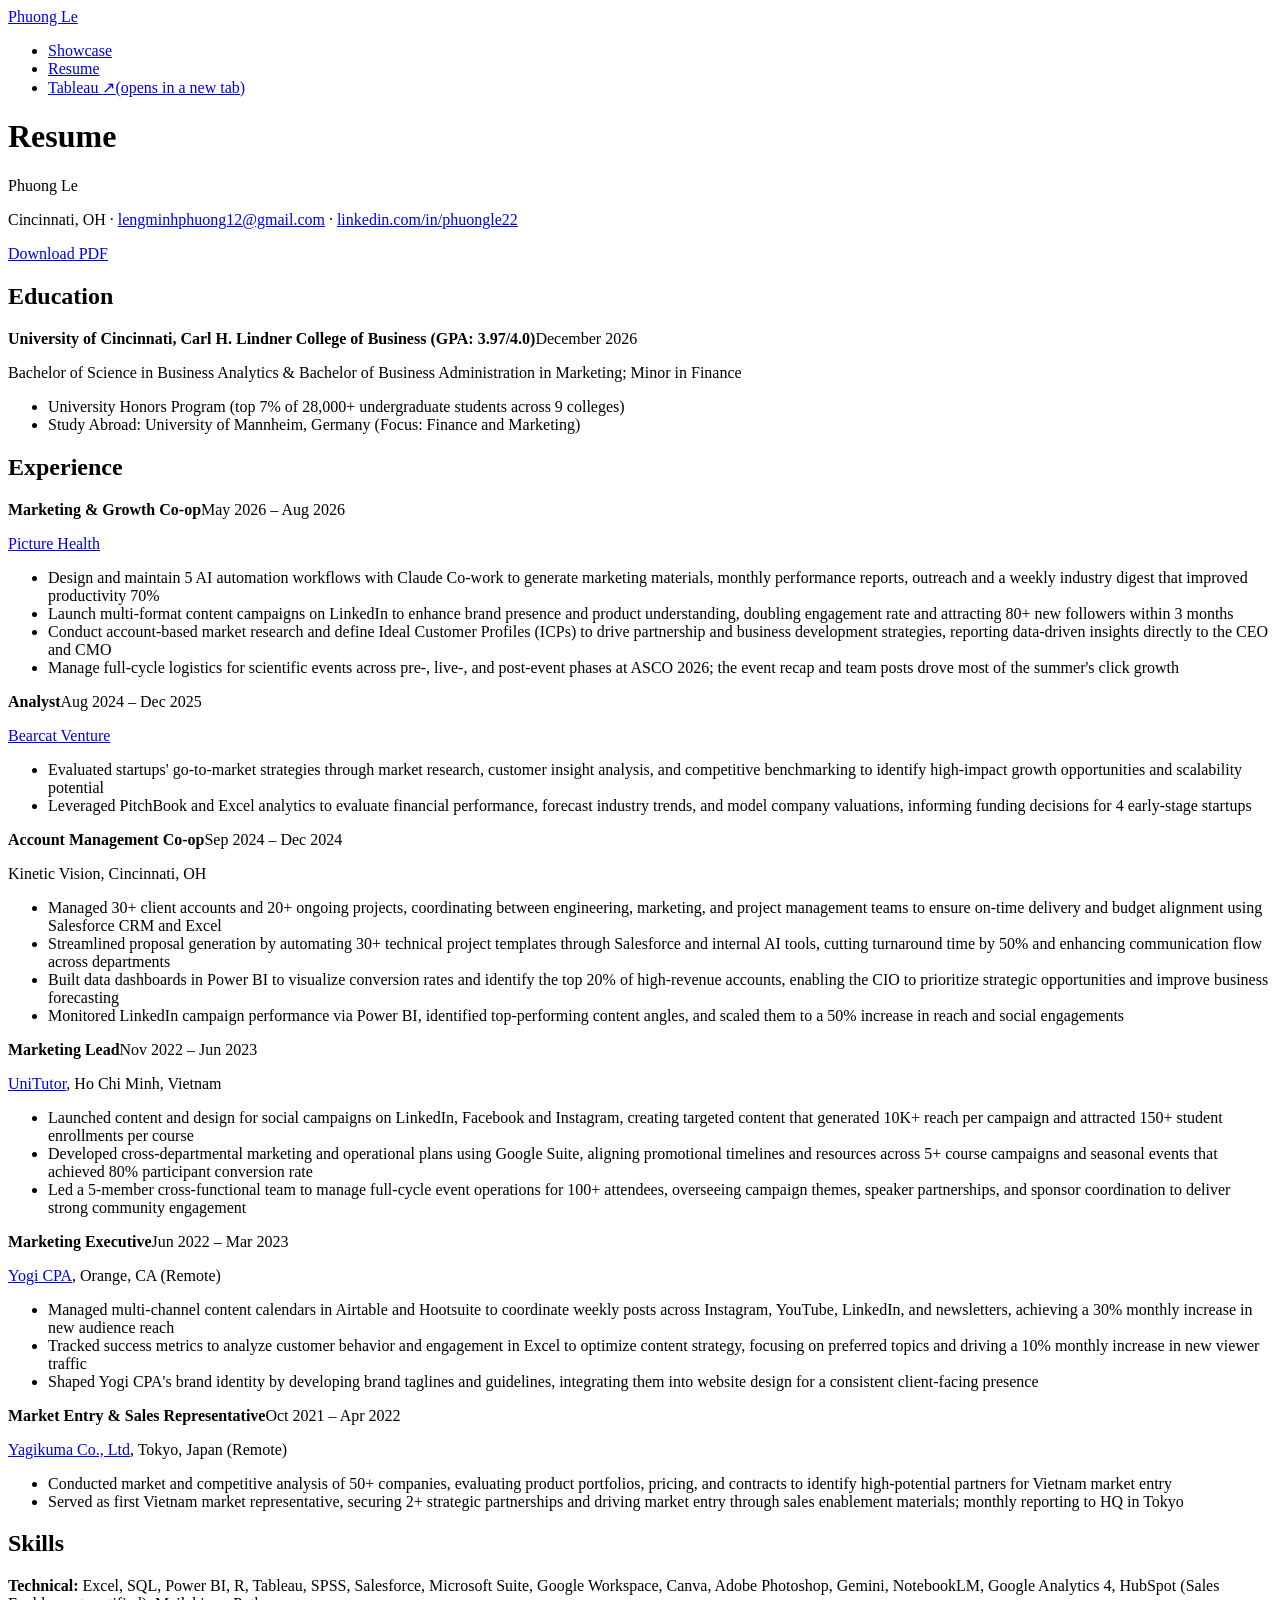
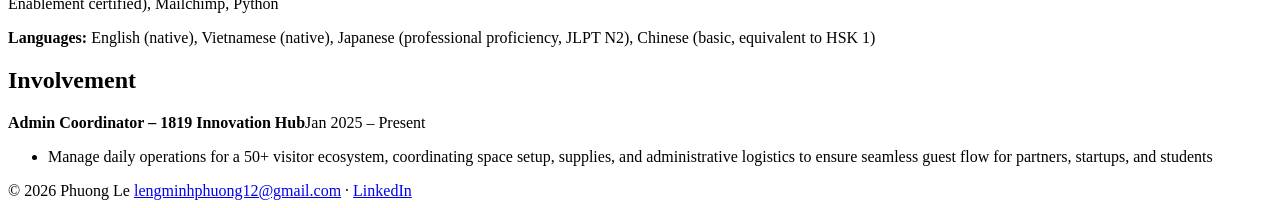
==== resume/index.html @ 084cf29a "Add GoatCounter analytics Co-Authored-By: Claude Sonnet 5.5 <noreply@anthropic.com>" ====
<!doctype html>
<html lang="en">
<head>
  <meta charset="utf-8">
  <meta name="viewport" content="width=device-width, initial-scale=1">
  <meta name="theme-color" content="#14172B">
  <title>Resume · Work of Phuong Le</title>
  <meta name="description" content="Resume of Phuong Le: marketing and business analytics, University of Cincinnati, December 2026.">
  <meta property="og:title" content="Resume · Work of Phuong Le">
  <link rel="icon" href="data:image/svg+xml,%3Csvg xmlns='http://www.w3.org/2000/svg' viewBox='0 0 64 64'%3E%3Crect width='64' height='64' rx='14' fill='%2314172B'/%3E%3Ctext x='32' y='47' font-family='Impact,Arial Narrow,sans-serif' font-size='46' text-anchor='middle' fill='%23F4B6C9'%3EP%3C/text%3E%3C/svg%3E">
  <link rel="preconnect" href="https://fonts.googleapis.com">
  <link rel="preconnect" href="https://fonts.gstatic.com" crossorigin>
  <link href="https://fonts.googleapis.com/css2?family=Bebas+Neue&family=Caveat:wght@600&family=DM+Sans:wght@400;500;700&display=swap" rel="stylesheet">
  <link rel="stylesheet" href="/site.css">
  <link rel="stylesheet" href="/nav.css">
</head>
<body>
  <div class="wrap">
    <nav class="sitenav" aria-label="Site">
      <a class="brand" href="/">Phuong Le</a>
      <ul>
        <li><a class="link" href="/">Showcase</a></li>
        <li><a class="link" href="/resume/" aria-current="page">Resume</a></li>
        <li><a class="link" href="https://public.tableau.com/app/profile/phuong.le4769/vizzes" target="_blank" rel="noopener">Tableau <span aria-hidden="true">&#8599;</span><span class="sr">(opens in a new tab)</span></a></li>
      </ul>
    </nav>

    <header class="case-head">
      <h1>Resume</h1>
    </header>

    <main class="paper">
      <div class="r-head">
        <div>
          <p class="name">Phuong Le</p>
          <p>Cincinnati, OH · <a href="mailto:lengminhphuong12@gmail.com">lengminhphuong12@gmail.com</a> · <a href="https://www.linkedin.com/in/phuongle22" target="_blank" rel="noopener">linkedin.com/in/phuongle22</a></p>
        </div>
        <a class="btn no-print" href="/resume/Phuong-Le-Resume.pdf" download>Download PDF</a>
      </div>

      <section class="r-section">
        <h2>Education</h2>
        <div class="r-row"><strong>University of Cincinnati, Carl H. Lindner College of Business (GPA: 3.97/4.0)</strong><span class="r-date">December 2026</span></div>
        <p class="r-note">Bachelor of Science in Business Analytics &amp; Bachelor of Business Administration in Marketing; Minor in Finance</p>
        <ul class="r-list">
          <li>University Honors Program (top 7% of 28,000+ undergraduate students across 9 colleges)</li>
          <li>Study Abroad: University of Mannheim, Germany (Focus: Finance and Marketing)</li>
        </ul>
      </section>

      <section class="r-section">
        <h2>Experience</h2>

        <div class="r-role">
          <div class="r-row"><strong>Marketing &amp; Growth Co-op</strong><span class="r-date">May 2026 – Aug 2026</span></div>
          <p class="r-org"><a href="/work/picture-health/">Picture Health</a></p>
          <ul class="r-list">
            <li>Design and maintain 5 AI automation workflows with Claude Co-work to generate marketing materials, monthly performance reports, outreach and a weekly industry digest that improved productivity 70%</li>
            <li>Launch multi-format content campaigns on LinkedIn to enhance brand presence and product understanding, doubling engagement rate and attracting 80+ new followers within 3 months</li>
            <li>Conduct account-based market research and define Ideal Customer Profiles (ICPs) to drive partnership and business development strategies, reporting data-driven insights directly to the CEO and CMO</li>
            <li>Manage full-cycle logistics for scientific events across pre-, live-, and post-event phases at ASCO 2026; the event recap and team posts drove most of the summer's click growth</li>
          </ul>
        </div>

        <div class="r-role">
          <div class="r-row"><strong>Analyst</strong><span class="r-date">Aug 2024 – Dec 2025</span></div>
          <p class="r-org"><a href="/work/bearcat/">Bearcat Venture</a></p>
          <ul class="r-list">
            <li>Evaluated startups' go-to-market strategies through market research, customer insight analysis, and competitive benchmarking to identify high-impact growth opportunities and scalability potential</li>
            <li>Leveraged PitchBook and Excel analytics to evaluate financial performance, forecast industry trends, and model company valuations, informing funding decisions for 4 early-stage startups</li>
          </ul>
        </div>

        <div class="r-role">
          <div class="r-row"><strong>Account Management Co-op</strong><span class="r-date">Sep 2024 – Dec 2024</span></div>
          <p class="r-org">Kinetic Vision, Cincinnati, OH</p>
          <ul class="r-list">
            <li>Managed 30+ client accounts and 20+ ongoing projects, coordinating between engineering, marketing, and project management teams to ensure on-time delivery and budget alignment using Salesforce CRM and Excel</li>
            <li>Streamlined proposal generation by automating 30+ technical project templates through Salesforce and internal AI tools, cutting turnaround time by 50% and enhancing communication flow across departments</li>
            <li>Built data dashboards in Power BI to visualize conversion rates and identify the top 20% of high-revenue accounts, enabling the CIO to prioritize strategic opportunities and improve business forecasting</li>
            <li>Monitored LinkedIn campaign performance via Power BI, identified top-performing content angles, and scaled them to a 50% increase in reach and social engagements</li>
          </ul>
        </div>

        <div class="r-role">
          <div class="r-row"><strong>Marketing Lead</strong><span class="r-date">Nov 2022 – Jun 2023</span></div>
          <p class="r-org"><a href="/work/unitutor/">UniTutor</a>, Ho Chi Minh, Vietnam</p>
          <ul class="r-list">
            <li>Launched content and design for social campaigns on LinkedIn, Facebook and Instagram, creating targeted content that generated 10K+ reach per campaign and attracted 150+ student enrollments per course</li>
            <li>Developed cross-departmental marketing and operational plans using Google Suite, aligning promotional timelines and resources across 5+ course campaigns and seasonal events that achieved 80% participant conversion rate</li>
            <li>Led a 5-member cross-functional team to manage full-cycle event operations for 100+ attendees, overseeing campaign themes, speaker partnerships, and sponsor coordination to deliver strong community engagement</li>
          </ul>
        </div>

        <div class="r-role">
          <div class="r-row"><strong>Marketing Executive</strong><span class="r-date">Jun 2022 – Mar 2023</span></div>
          <p class="r-org"><a href="/work/yogi-cpa/">Yogi CPA</a>, Orange, CA (Remote)</p>
          <ul class="r-list">
            <li>Managed multi-channel content calendars in Airtable and Hootsuite to coordinate weekly posts across Instagram, YouTube, LinkedIn, and newsletters, achieving a 30% monthly increase in new audience reach</li>
            <li>Tracked success metrics to analyze customer behavior and engagement in Excel to optimize content strategy, focusing on preferred topics and driving a 10% monthly increase in new viewer traffic</li>
            <li>Shaped Yogi CPA's brand identity by developing brand taglines and guidelines, integrating them into website design for a consistent client-facing presence</li>
          </ul>
        </div>

        <div class="r-role">
          <div class="r-row"><strong>Market Entry &amp; Sales Representative</strong><span class="r-date">Oct 2021 – Apr 2022</span></div>
          <p class="r-org"><a href="/work/yagikuma/">Yagikuma Co., Ltd</a>, Tokyo, Japan (Remote)</p>
          <ul class="r-list">
            <li>Conducted market and competitive analysis of 50+ companies, evaluating product portfolios, pricing, and contracts to identify high-potential partners for Vietnam market entry</li>
            <li>Served as first Vietnam market representative, securing 2+ strategic partnerships and driving market entry through sales enablement materials; monthly reporting to HQ in Tokyo</li>
          </ul>
        </div>
      </section>

      <section class="r-section">
        <h2>Skills</h2>
        <p class="r-line"><b>Technical:</b> Excel, SQL, Power BI, R, Tableau, SPSS, Salesforce, Microsoft Suite, Google Workspace, Canva, Adobe Photoshop, Gemini, NotebookLM, Google Analytics 4, HubSpot (Sales Enablement certified), Mailchimp, Python</p>
        <p class="r-line"><b>Languages:</b> English (native), Vietnamese (native), Japanese (professional proficiency, JLPT N2), Chinese (basic, equivalent to HSK 1)</p>
      </section>

      <section class="r-section">
        <h2>Involvement</h2>
        <div class="r-row"><strong>Admin Coordinator – 1819 Innovation Hub</strong><span class="r-date">Jan 2025 – Present</span></div>
        <ul class="r-list">
          <li>Manage daily operations for a 50+ visitor ecosystem, coordinating space setup, supplies, and administrative logistics to ensure seamless guest flow for partners, startups, and students</li>
        </ul>
      </section>
    </main>

    <footer class="foot">
      <span>© 2026 Phuong Le</span>
      <span><a href="mailto:lengminhphuong12@gmail.com">lengminhphuong12@gmail.com</a> · <a href="https://www.linkedin.com/in/phuongle22" target="_blank" rel="noopener">LinkedIn</a></span>
    </footer>
  </div>
  <script src="/site.js"></script>
<script data-goatcounter="https://workofphuong.goatcounter.com/count" async src="//gc.zgo.at/count.js"></script>
</body>
</html>
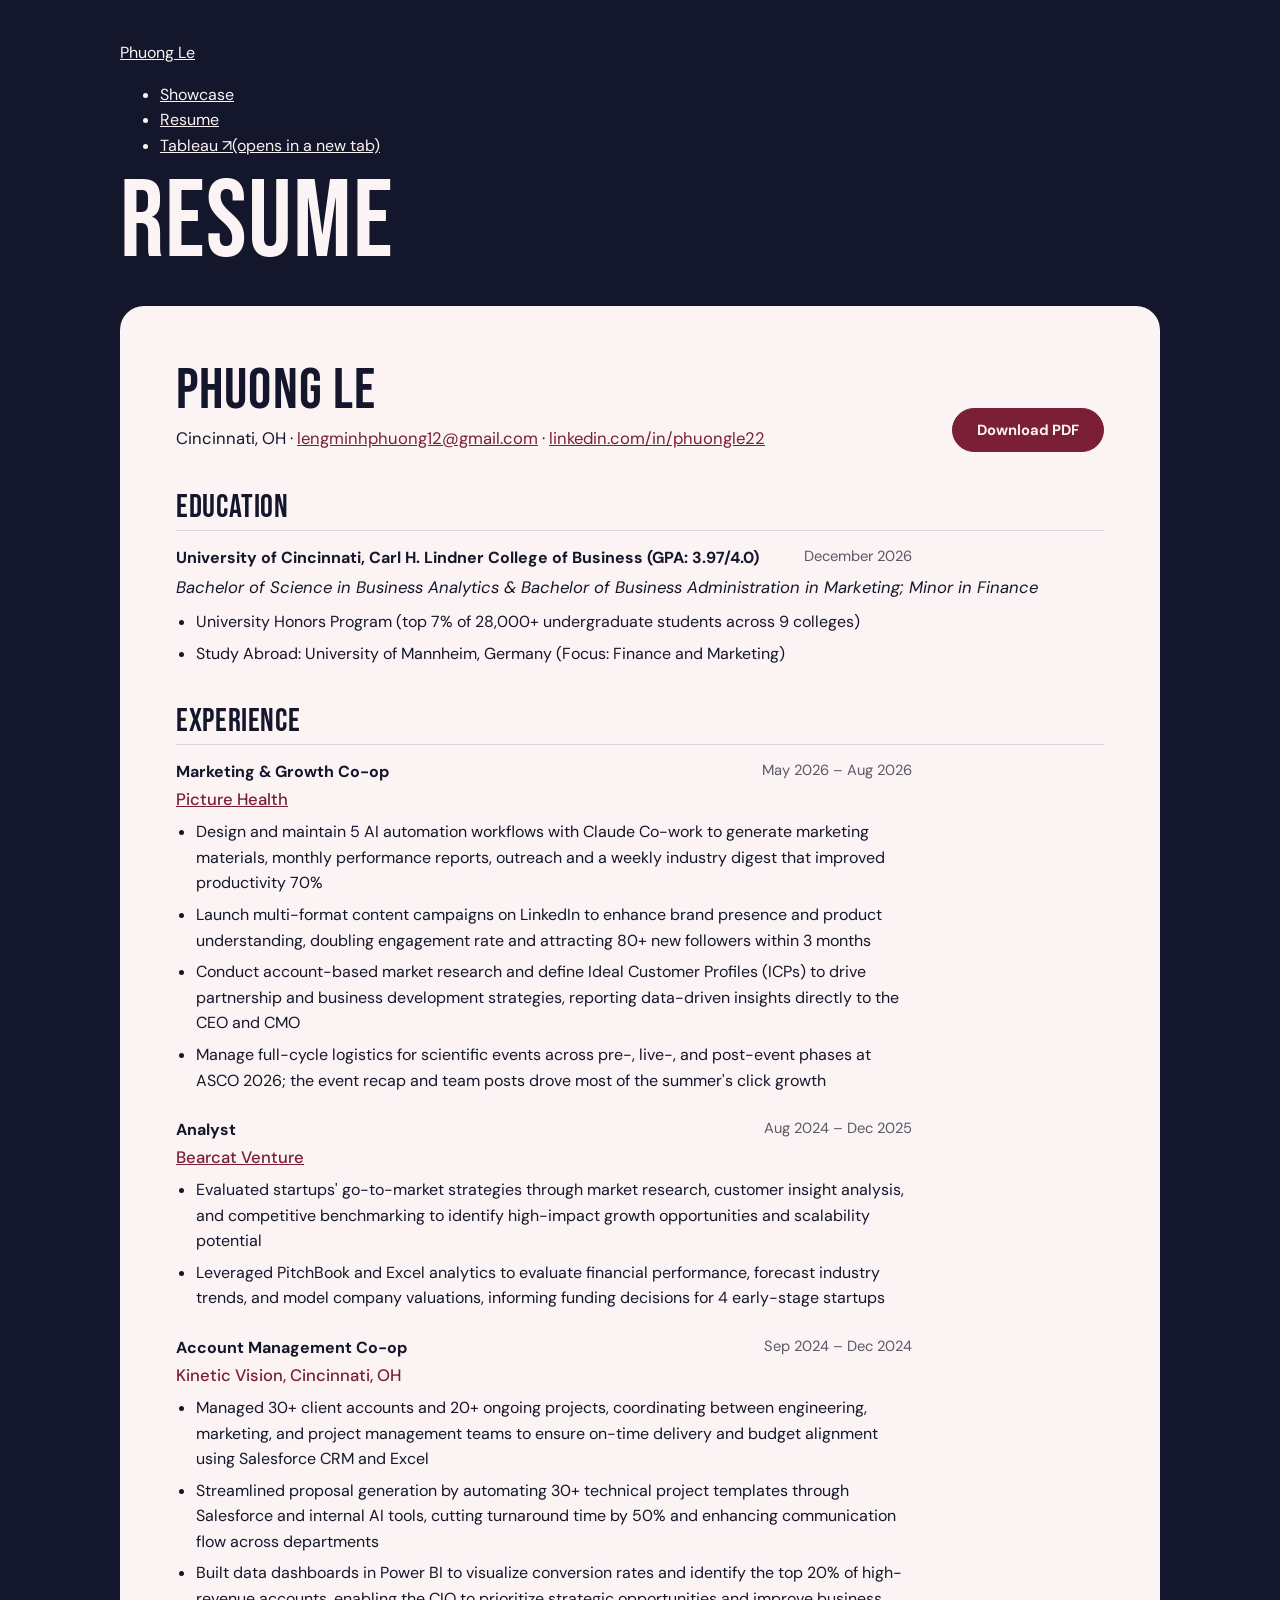
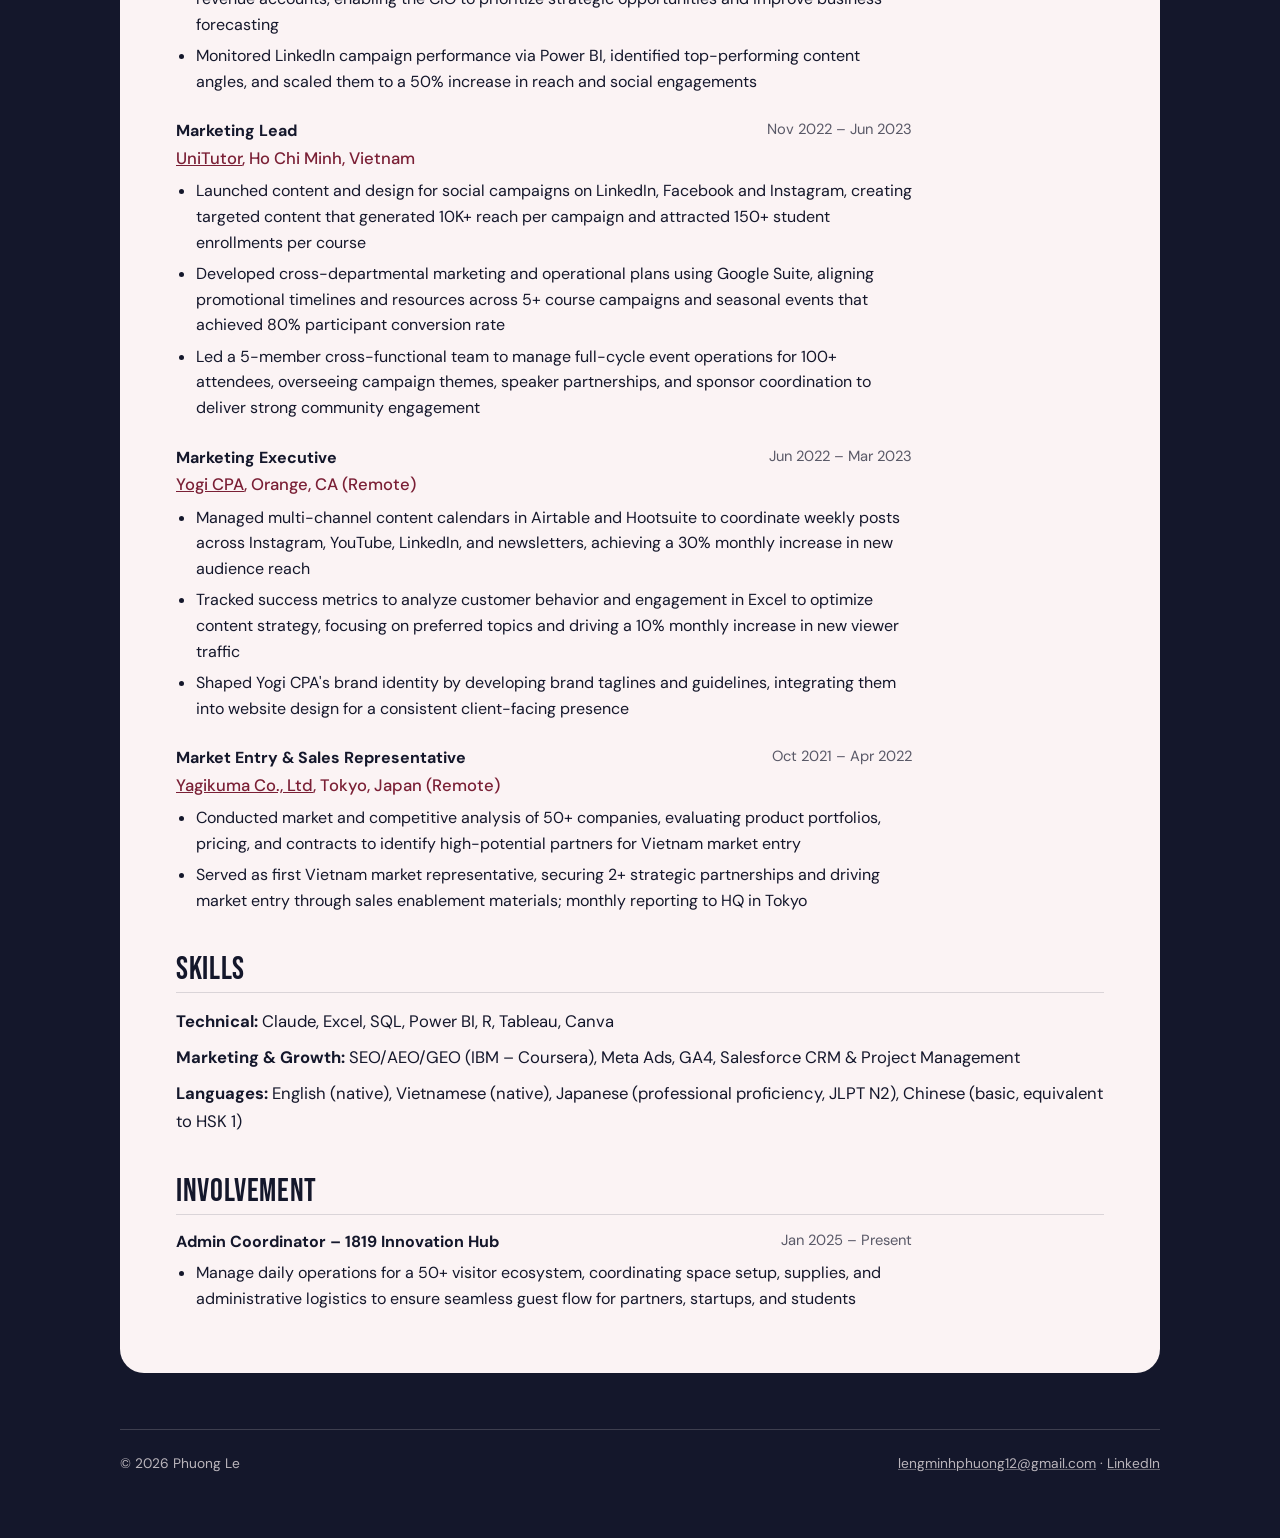
==== commit 5fa9c804: "Add Other tab with Sex Education Handbook and Global Footprint pages; update resume skills Co-Author" ====
--- a/resume/index.html
+++ b/resume/index.html
@@ -114,7 +114,8 @@
 
       <section class="r-section">
         <h2>Skills</h2>
-        <p class="r-line"><b>Technical:</b> Excel, SQL, Power BI, R, Tableau, SPSS, Salesforce, Microsoft Suite, Google Workspace, Canva, Adobe Photoshop, Gemini, NotebookLM, Google Analytics 4, HubSpot (Sales Enablement certified), Mailchimp, Python</p>
+        <p class="r-line"><b>Technical:</b> Claude, Excel, SQL, Power BI, R, Tableau, Canva</p>
+        <p class="r-line"><b>Marketing &amp; Growth:</b> SEO/AEO/GEO (IBM – Coursera), Meta Ads, GA4, Salesforce CRM &amp; Project Management</p>
         <p class="r-line"><b>Languages:</b> English (native), Vietnamese (native), Japanese (professional proficiency, JLPT N2), Chinese (basic, equivalent to HSK 1)</p>
       </section>
 
--- a/site.css
+++ b/site.css
@@ -0,0 +1,283 @@
+/* Showcase home, work pages and resume. */
+:root {
+  --ink: #14172B;
+  --blue: #acd1fd;
+  --pink: #F4B6C9;
+  --burgundy: #7A1F35;
+  --light: #FBF3F4;
+  --soft: rgba(251, 243, 244, .72);
+  --cream: #F4ECE3;
+  --line: rgba(251, 243, 244, .18);
+  --paper-line: rgba(20, 23, 43, .14);
+  --paper-soft: rgba(20, 23, 43, .7);
+  --font-display: "Bebas Neue", Impact, "Arial Narrow", sans-serif;
+  --font-body: "DM Sans", system-ui, -apple-system, "Segoe UI", Roboto, sans-serif;
+  --font-script: "Caveat", "Segoe Script", cursive;
+}
+* { box-sizing: border-box; }
+html { color-scheme: dark; }
+body {
+  margin: 0; background: var(--ink); color: var(--light);
+  font: 400 16px/1.6 var(--font-body); padding: 40px 20px 64px;
+}
+.wrap { max-width: 1040px; margin: 0 auto; }
+a { color: inherit; }
+img { max-width: 100%; height: auto; }
+:focus-visible { outline: 3px solid var(--pink); outline-offset: 3px; }
+.paper :focus-visible, dialog.zoom :focus-visible { outline-color: var(--burgundy); }
+
+/* ---------- headings shared by home and work pages ---------- */
+.hero h1, .case-head h1 {
+  font: 400 clamp(3.2rem, 12vw, 6.8rem)/.92 var(--font-display); letter-spacing: .01em;
+  text-transform: uppercase; margin: 0 0 20px; color: var(--light); text-wrap: balance;
+}
+.pill {
+  display: inline-block; border: 1px solid var(--blue); color: var(--blue); border-radius: 99px; padding: 4px 14px;
+  font: 500 .72rem var(--font-body); letter-spacing: .12em; text-transform: uppercase; margin-bottom: 22px;
+}
+.script { font: 600 clamp(1.8rem, 5vw, 2.6rem)/1.1 var(--font-script); color: var(--pink); margin: 6px 0 14px; }
+
+/* ---------- home ---------- */
+.hero { display: grid; gap: 8px; margin-top: 24px; }
+.hero h1 { margin: 0; white-space: nowrap; font-size: min(6.8rem, calc((100vw - 40px) / 6.5)); }
+.title-row { display: flex; flex-wrap: wrap; align-items: center; justify-content: space-between; gap: 6px 24px; }
+.tagline { margin: 0 0 28px; font: 600 clamp(1.5rem, 2.4vw, 2rem)/1.05 var(--font-script); color: var(--pink); }
+.hero-text { max-width: 640px; }
+.hero .headline { font-weight: 500; font-size: clamp(1.15rem, 2.6vw, 1.5rem); line-height: 1.4; color: var(--blue); margin: 0 0 16px; }
+.hero .intro-text { font-size: clamp(1rem, 1.8vw, 1.1rem); line-height: 1.6; color: var(--soft); max-width: 52ch; margin: 0 0 32px; }
+.hero .sub { color: var(--soft); margin: 0 0 16px; }
+.hero .status { color: var(--blue); font-weight: 500; font-size: 1.05rem; line-height: 1.5; max-width: 52ch; margin: 0 0 32px; }
+.hero .status strong { font-weight: inherit; }
+.contact .pill-link { font: 500 .8rem var(--font-body); letter-spacing: .1em; padding: 10px 22px; border-color: rgba(251, 243, 244, .4); color: var(--light); }
+.contact .pill-link.primary { background: var(--blue); border-color: var(--blue); color: var(--ink); font-weight: 700; }
+.contact .pill-link:hover { border-color: var(--pink); color: var(--pink); }
+.contact .pill-link.primary:hover { background: var(--pink); border-color: var(--pink); color: var(--ink); }
+.contact { display: flex; flex-wrap: wrap; gap: 12px; }
+.pill-link {
+  border: 1px solid var(--blue); color: var(--blue); border-radius: 99px; padding: 8px 18px; text-decoration: none;
+  font: 500 .74rem var(--font-body); letter-spacing: .12em; text-transform: uppercase; transition: border-color .15s, color .15s;
+}
+.pill-link:hover { border-color: var(--pink); color: var(--pink); }
+.pill-link.primary { background: var(--blue); border-color: var(--blue); color: var(--ink); font-weight: 700; }
+.pill-link.primary:hover { background: var(--pink); border-color: var(--pink); color: var(--ink); }
+.portrait { margin: 0; width: 100%; max-width: 150px; }
+.portrait img { display: block; width: 100%; aspect-ratio: 4 / 5; object-fit: cover; border-radius: 18px; border: 1px solid rgba(251, 243, 244, .28); }
+@media (min-width: 820px) {
+  .hero { grid-template-columns: minmax(0, 1fr) 260px; column-gap: 56px; row-gap: 4px; margin-top: 56px; }
+  .hero .title-row { grid-column: 1 / -1; grid-row: 1; }
+  .hero-text { grid-column: 1; grid-row: 2; align-self: center; }
+  .portrait { grid-column: 2; grid-row: 2; max-width: 260px; justify-self: end; align-self: start; }
+}
+
+.filters { display: flex; flex-wrap: wrap; gap: 12px; margin: 80px 0 12px; }
+.chip {
+  font: 500 .8rem var(--font-body); letter-spacing: .1em; text-transform: uppercase;
+  color: var(--light); background: transparent; border: 1px solid rgba(251, 243, 244, .4);
+  border-radius: 99px; padding: 10px 22px; cursor: pointer; transition: background .15s, border-color .15s, color .15s;
+}
+.chip:hover { border-color: var(--pink); color: var(--pink); }
+.chip[aria-pressed="true"] { background: var(--blue); border-color: var(--blue); color: var(--ink); font-weight: 700; }
+.count { color: var(--soft); font-size: .88rem; margin: 0 0 24px; }
+
+.cards { display: grid; grid-template-columns: repeat(auto-fill, minmax(300px, 1fr)); gap: 22px; }
+.card {
+  display: flex; flex-direction: column; text-decoration: none; color: var(--light);
+  border: 1px solid var(--line); border-radius: 22px; padding: 14px; background: rgba(251, 243, 244, .03);
+  transition: border-color .15s;
+}
+.card[hidden] { display: none; }
+.card:hover { border-color: var(--pink); }
+.thumb { display: block; aspect-ratio: 16 / 10; background: var(--cream); border-radius: 14px; overflow: hidden; }
+.thumb img { display: block; width: 100%; height: 100%; object-fit: cover; object-position: var(--pos, top center); }
+.thumb.contain img { object-fit: contain; padding: 14px; }
+.card .meta { display: flex; flex-direction: column; gap: 8px; padding: 18px 8px 10px; flex: 1; }
+.tag {
+  align-self: flex-start; border: 1px solid var(--blue); color: var(--blue); border-radius: 99px; padding: 2px 12px;
+  font: 700 .66rem var(--font-body); letter-spacing: .1em; text-transform: uppercase;
+}
+.card.project .tag { border-color: var(--pink); color: var(--pink); }
+.name { font: 400 2.1rem/1 var(--font-display); letter-spacing: .02em; text-transform: uppercase; }
+.name .ext { color: var(--pink); font-size: .7em; }
+.hook { font-weight: 500; font-size: .95rem; line-height: 1.45; color: var(--soft); }
+.stages { display: flex; flex-wrap: wrap; gap: 6px; margin-top: auto; padding-top: 10px; }
+.stages span {
+  border: 1px solid var(--line); border-radius: 99px; padding: 2px 10px; color: var(--soft);
+  font: 500 .64rem var(--font-body); letter-spacing: .08em; text-transform: uppercase;
+}
+
+/* ---------- footer ---------- */
+.foot {
+  display: flex; flex-wrap: wrap; justify-content: space-between; gap: 6px 20px;
+  color: var(--soft); font-size: .86rem; margin-top: 56px; padding-top: 22px; border-top: 1px solid var(--line);
+}
+.foot a { color: var(--soft); text-decoration-color: rgba(251, 243, 244, .35); }
+.foot a:hover { color: var(--pink); }
+
+/* ---------- work pages ---------- */
+.case-meta { color: var(--soft); max-width: 640px; margin: 0; }
+.paper { background: var(--light); color: var(--ink); border-radius: 24px; padding: clamp(24px, 5vw, 56px); margin-top: 32px; }
+.paper .intro { font: 500 clamp(1.15rem, 2.4vw, 1.35rem)/1.55 var(--font-body); color: var(--burgundy); max-width: none; margin: 0; }
+.paper .intro + p { margin-top: 16px; }
+.paper h2 {
+  font: 400 clamp(2rem, 5vw, 2.8rem)/1 var(--font-display); letter-spacing: .02em; text-transform: uppercase; margin: 52px 0 14px;
+}
+.paper h3 { font: 400 1.6rem/1 var(--font-display); letter-spacing: .02em; text-transform: uppercase; margin: 36px 0 12px; }
+.paper .eyebrow + h2 { margin-top: 0; }
+.eyebrow { font: 700 .7rem var(--font-body); letter-spacing: .1em; text-transform: uppercase; color: var(--burgundy); }
+.paper .eyebrow { margin: 56px 0 4px; }
+.paper p { max-width: none; margin: 0 0 16px; font-size: 1.04rem; line-height: 1.7; }
+.paper a { color: var(--burgundy); }
+.paper .note { font-size: .84rem; line-height: 1.5; color: var(--paper-soft); }
+
+.fig { margin: 28px 0 32px; }
+.frame {
+  background: var(--cream); border: 1px solid var(--paper-line); border-radius: 18px; padding: 16px;
+  display: flex; flex-wrap: wrap; justify-content: center; align-items: flex-start; gap: 16px;
+}
+.frame > * { min-width: 0; }
+.frame.plain { background: none; border: 0; padding: 0; }
+/* photos centered, narrower than the text column */
+.frame.plain { max-width: 660px; margin-inline: auto; justify-content: center; }
+.frame.plain.solo { max-width: 400px; }
+.frame.plain.solo.wide { max-width: 560px; }
+.frame.plain.solo .zoomable, .frame.plain.solo img { width: 100%; height: auto; }
+.fig:has(.frame.plain) { margin: 44px 0 48px; }
+.fig:has(.frame.plain) figcaption { max-width: 660px; margin-inline: auto; text-align: center; }
+/* text on the left, one photo on the right (stacks on small screens) */
+.side p { text-wrap: pretty; }
+.side::after { content: ""; display: block; clear: both; }
+.side .fig:has(.frame.plain) { margin: 8px 0 20px; }
+.side .frame.plain { max-width: 100%; }
+.side .frame.plain .zoomable, .side .frame.plain img { width: 100%; height: auto; }
+@media (min-width: 760px) {
+  /* photo floats right; the text wraps beside it, then runs the full width below it */
+  .side .fig:has(.frame.plain) { float: right; width: 340px; margin: 6px 0 16px 36px; }
+}
+/* two photos side by side at the same size */
+.frame.duo { display: grid; grid-template-columns: 1fr 1fr; gap: 8px; }
+.frame.duo .zoomable { width: 100%; aspect-ratio: 5 / 4; overflow: hidden; border-radius: 10px; }
+.frame.duo img { width: 100%; height: 100%; object-fit: cover; }
+/* photo collage: first photo tall on the left, next two stacked on the right */
+.frame.collage { display: grid; grid-template-columns: 1fr 1fr; grid-template-rows: 1fr 1fr; gap: 8px; aspect-ratio: var(--ar, 1.6); }
+.frame.collage > :first-child { grid-row: 1 / 3; }
+.frame.collage.food { grid-template-columns: 1fr 1fr; max-width: 520px; }
+.frame.collage.food > :first-child { grid-row: auto; }
+.frame.collage .zoomable { width: 100%; height: 100%; overflow: hidden; border-radius: 10px; }
+.frame.collage img { width: 100%; height: 100%; object-fit: cover; }
+.frame img { display: block; border-radius: 10px; border: 1px solid var(--paper-line); background: #fff; }
+.frame.stack { flex-direction: column; align-items: stretch; }
+.frame.stack .zoomable, .frame.stack img { width: 100%; }
+.frame.grid { display: grid; grid-template-columns: repeat(auto-fit, minmax(220px, 1fr)); align-items: start; }
+.frame.grid .zoomable, .frame.grid img { width: 100%; }
+.frame.pair { display: grid; grid-template-columns: minmax(0, 1fr); justify-content: center; align-items: start; }
+.frame.pair .zoomable, .frame.pair img { width: 100%; }
+@media (min-width: 720px) { .frame.pair { grid-template-columns: minmax(0, var(--a, 1fr)) minmax(0, var(--b, 1fr)); } }
+.zoomable { display: block; min-width: 0; max-width: 100%; padding: 0; border: 0; background: none; cursor: zoom-in; font: inherit; }
+.fig figcaption { font-size: .88rem; line-height: 1.5; color: var(--paper-soft); margin-top: 10px; max-width: none; }
+
+.stats { display: grid; grid-template-columns: repeat(auto-fit, minmax(160px, 1fr)); gap: 12px; margin: 22px 0 8px; }
+.stats div { background: var(--cream); border: 1px solid var(--paper-line); border-radius: 14px; padding: 14px 16px; }
+.stats dt { font: 700 .66rem var(--font-body); letter-spacing: .1em; text-transform: uppercase; color: var(--burgundy); }
+.stats dd { margin: 4px 0 0; font: 400 2rem/1 var(--font-display); letter-spacing: .02em; }
+
+/* the five AI workflows as one loop */
+.flow { display: grid; gap: 12px; margin: 26px 0 10px; }
+.wf { background: var(--cream); border: 1px solid var(--paper-line); border-radius: 16px; padding: 16px 18px 12px; }
+.wf h3 { font: 400 1.5rem/1 var(--font-display); letter-spacing: .03em; text-transform: uppercase; margin: 10px 0 8px; }
+.wf p { margin: 0 0 8px; font-size: .92rem; line-height: 1.55; }
+.cadence {
+  display: inline-block; background: var(--burgundy); color: var(--light); border-radius: 99px; padding: 2px 12px;
+  font: 700 .64rem var(--font-body); letter-spacing: .1em; text-transform: uppercase;
+}
+.wf .rule { background: var(--pink); border-radius: 12px; padding: 10px 12px; font-weight: 500; margin: 10px 0 4px; }
+.flow .arrow { text-align: center; color: var(--burgundy); font: 700 1.5rem/1 var(--font-body); }
+.flow .arrow::before { content: "\2193"; }
+.flow .conn { text-align: center; color: var(--burgundy); font-size: .78rem; font-weight: 500; line-height: 1.35; margin: 0; padding: 4px 0; }
+@media (min-width: 900px) {
+  .flow { grid-template-columns: 1fr 30px 1fr 30px 1fr; grid-template-rows: auto 52px auto; gap: 0 12px; }
+  .wf2 { grid-column: 1; grid-row: 1; }
+  .wf5 { grid-column: 1; grid-row: 3; }
+  .flow .a1 { grid-column: 2; grid-row: 1 / 4; align-self: center; }
+  .wf3 { grid-column: 3; grid-row: 1 / 4; align-self: center; }
+  .flow .a2 { grid-column: 4; grid-row: 1 / 4; align-self: center; }
+  .wf4 { grid-column: 5; grid-row: 1; }
+  .flow .conn { grid-column: 5; grid-row: 2; align-self: center; }
+  .wf1 { grid-column: 5; grid-row: 3; }
+  .flow .arrow::before { content: "\2192"; }
+}
+
+/* ---------- page reader (handbook) ---------- */
+.reader { max-width: 560px; margin: 24px auto 12px; background: var(--cream); border: 1px solid var(--paper-line); border-radius: 18px; padding: 14px; }
+.reader-track { display: flex; overflow-x: auto; scroll-snap-type: x mandatory; scrollbar-width: none; border-radius: 10px; }
+.reader-track::-webkit-scrollbar { display: none; }
+.reader-track img { flex: 0 0 100%; width: 100%; height: auto; scroll-snap-align: center; background: #fff; border: 1px solid var(--paper-line); border-radius: 10px; }
+.reader-bar { display: flex; align-items: center; justify-content: space-between; gap: 12px; margin-top: 12px; }
+.reader-count { font: 500 .88rem var(--font-body); color: var(--paper-soft); }
+.reader-btn {
+  font: 700 .74rem var(--font-body); letter-spacing: .1em; text-transform: uppercase; color: var(--burgundy);
+  background: transparent; border: 1px solid var(--burgundy); border-radius: 99px; padding: 8px 18px; cursor: pointer;
+}
+.reader-btn:hover:not(:disabled) { background: var(--burgundy); color: var(--light); }
+.reader-btn:disabled { opacity: .35; cursor: default; }
+
+.next { display: flex; flex-wrap: wrap; gap: 12px; margin-top: 28px; }
+.next a {
+  flex: 1 1 240px; border: 1px solid var(--line); border-radius: 18px; padding: 16px 20px;
+  text-decoration: none; color: var(--light); transition: border-color .15s;
+}
+.next a:hover { border-color: var(--pink); }
+.next small { display: block; color: var(--soft); font: 500 .7rem var(--font-body); letter-spacing: .12em; text-transform: uppercase; margin-bottom: 4px; }
+.next .nm { font: 400 1.8rem/1 var(--font-display); letter-spacing: .02em; text-transform: uppercase; }
+.next .fwd { text-align: right; }
+
+/* ---------- resume ---------- */
+.r-head { display: flex; flex-wrap: wrap; justify-content: space-between; align-items: flex-end; gap: 14px 24px; }
+.r-head .name { font: 400 clamp(2.4rem, 7vw, 3.6rem)/1 var(--font-display); letter-spacing: .02em; text-transform: uppercase; margin: 0; }
+.r-head p { margin: 4px 0 0; }
+.btn {
+  display: inline-block; text-decoration: none; font: 700 .92rem var(--font-body); border-radius: 99px; padding: 11px 24px;
+  background: var(--burgundy); border: 1px solid var(--burgundy); color: var(--light);
+}
+.paper a.btn { color: var(--light); }
+.btn:hover { background: #922541; }
+.r-section h2 { margin: 40px 0 14px; padding-bottom: 6px; border-bottom: 1px solid var(--paper-line); font-size: clamp(1.6rem, 4vw, 2rem); }
+.r-role { margin: 0 0 24px; }
+.r-row { display: flex; flex-wrap: wrap; justify-content: space-between; gap: 2px 16px; max-width: 46rem; }
+.r-row strong { font-weight: 700; }
+.r-date { color: var(--paper-soft); font-size: .92rem; white-space: nowrap; }
+.paper .r-org { color: var(--burgundy); font-weight: 500; margin: 0 0 6px; }
+.paper .r-note { margin: 2px 0 8px; font-style: italic; }
+.paper ul.r-list { margin: 6px 0 0; padding-left: 20px; max-width: 46rem; }
+.paper ul.r-list li { margin-bottom: 6px; line-height: 1.6; }
+.paper .r-line { margin: 0 0 8px; }
+
+/* ---------- enlarged image ---------- */
+dialog.zoom { border: none; padding: 0; background: transparent; max-width: none; max-height: none; width: 100vw; height: 100vh; overflow: auto; }
+dialog.zoom::backdrop { background: rgba(10, 12, 24, .82); }
+.zoom-inner { min-height: 100%; display: flex; align-items: center; justify-content: center; padding: 64px 12px 24px; }
+.zoom-inner img { display: block; max-width: none; border-radius: 12px; background: #fff; }
+.zoom .close {
+  position: fixed; top: 14px; right: 14px; z-index: 2; font: 700 .85rem var(--font-body); color: var(--burgundy);
+  background: var(--light); border: 1px solid var(--pink); border-radius: 99px; padding: 8px 20px; cursor: pointer;
+}
+.zoom .close:hover { background: var(--pink); }
+
+@media (max-width: 480px) { body { padding: 28px 16px 48px; } }
+@media (prefers-reduced-motion: reduce) { * { transition: none !important; } }
+
+@media print {
+  @page { margin: .5in; }
+  html { color-scheme: light; }
+  body { background: #fff; color: #000; padding: 0; font-size: 10pt; line-height: 1.4; }
+  .wrap { max-width: none; }
+  .case-head, .foot, .next, .no-print, dialog { display: none !important; }
+  .paper { background: none; color: #000; padding: 0; margin: 0; border-radius: 0; }
+  .paper a { color: #000; text-decoration: none; }
+  .paper p, .paper .r-org { font-size: 10pt; }
+  .paper .r-org, .paper .r-org a { color: #000; }
+  .r-date { color: #333; }
+  .r-head .name { font-size: 24pt; }
+  .r-section h2 { font-size: 13pt; margin: 14px 0 6px; }
+  .r-role { margin: 0 0 8px; break-inside: avoid; }
+  .paper ul.r-list li { margin-bottom: 2px; line-height: 1.35; }
+}
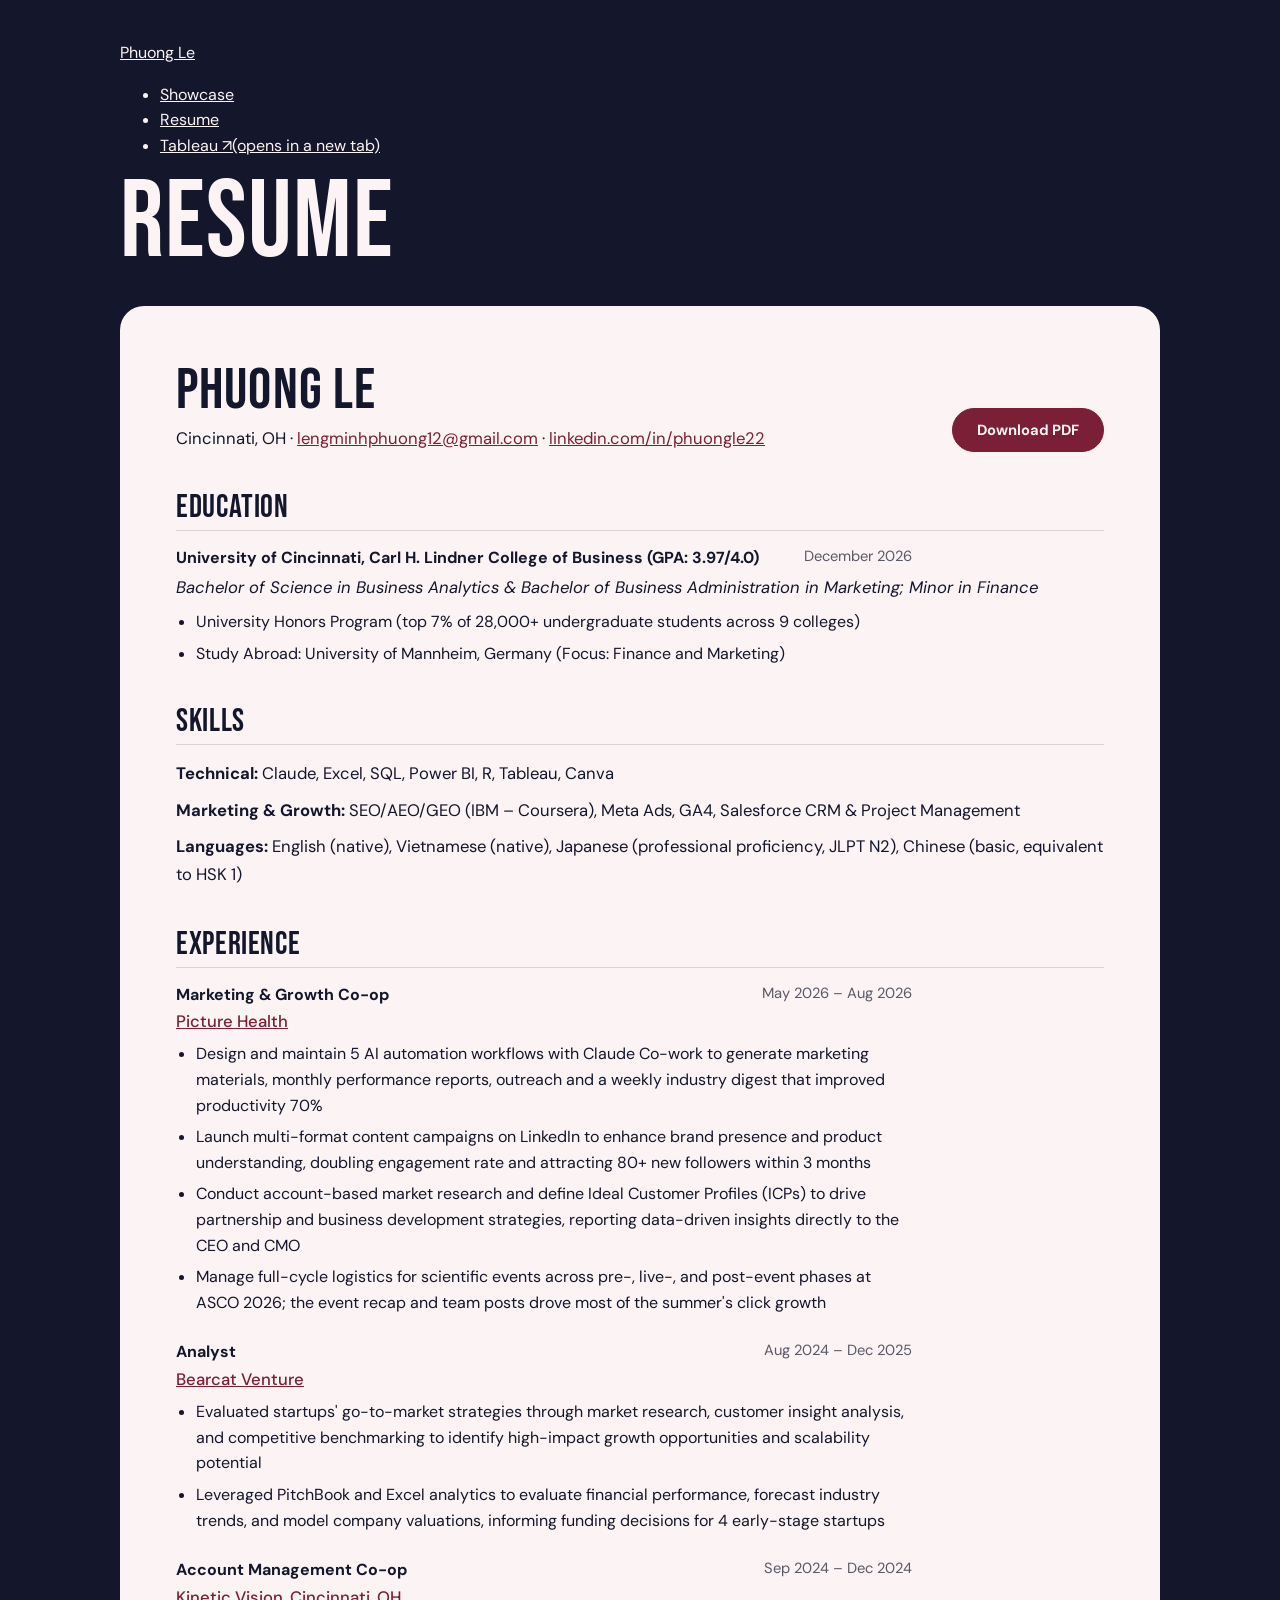
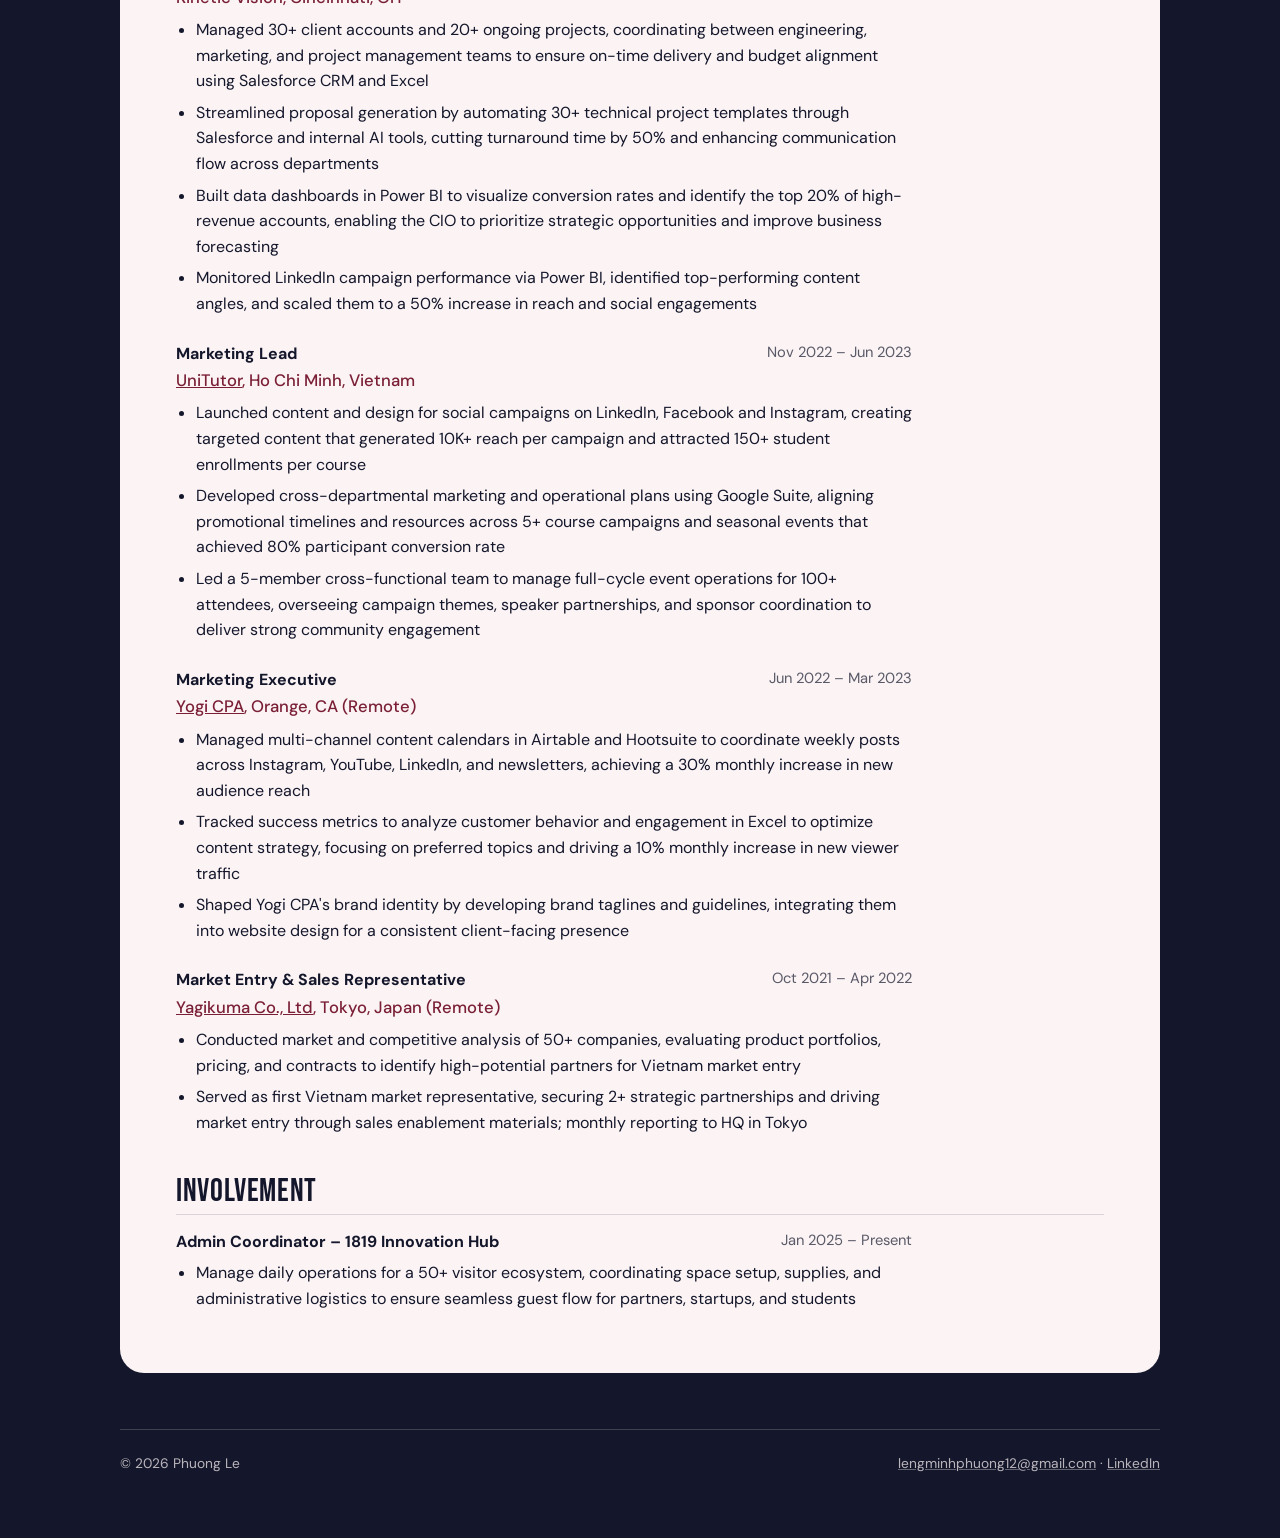
==== commit ae83a55c: "Reword Global Footprint labels; move Skills above Experience on resume Co-Authored-By: Claude Sonnet" ====
--- a/resume/index.html
+++ b/resume/index.html
@@ -46,6 +46,13 @@
           <li>University Honors Program (top 7% of 28,000+ undergraduate students across 9 colleges)</li>
           <li>Study Abroad: University of Mannheim, Germany (Focus: Finance and Marketing)</li>
         </ul>
+      </section>
+
+      <section class="r-section">
+        <h2>Skills</h2>
+        <p class="r-line"><b>Technical:</b> Claude, Excel, SQL, Power BI, R, Tableau, Canva</p>
+        <p class="r-line"><b>Marketing &amp; Growth:</b> SEO/AEO/GEO (IBM – Coursera), Meta Ads, GA4, Salesforce CRM &amp; Project Management</p>
+        <p class="r-line"><b>Languages:</b> English (native), Vietnamese (native), Japanese (professional proficiency, JLPT N2), Chinese (basic, equivalent to HSK 1)</p>
       </section>
 
       <section class="r-section">
@@ -113,13 +120,6 @@
       </section>
 
       <section class="r-section">
-        <h2>Skills</h2>
-        <p class="r-line"><b>Technical:</b> Claude, Excel, SQL, Power BI, R, Tableau, Canva</p>
-        <p class="r-line"><b>Marketing &amp; Growth:</b> SEO/AEO/GEO (IBM – Coursera), Meta Ads, GA4, Salesforce CRM &amp; Project Management</p>
-        <p class="r-line"><b>Languages:</b> English (native), Vietnamese (native), Japanese (professional proficiency, JLPT N2), Chinese (basic, equivalent to HSK 1)</p>
-      </section>
-
-      <section class="r-section">
         <h2>Involvement</h2>
         <div class="r-row"><strong>Admin Coordinator – 1819 Innovation Hub</strong><span class="r-date">Jan 2025 – Present</span></div>
         <ul class="r-list">
